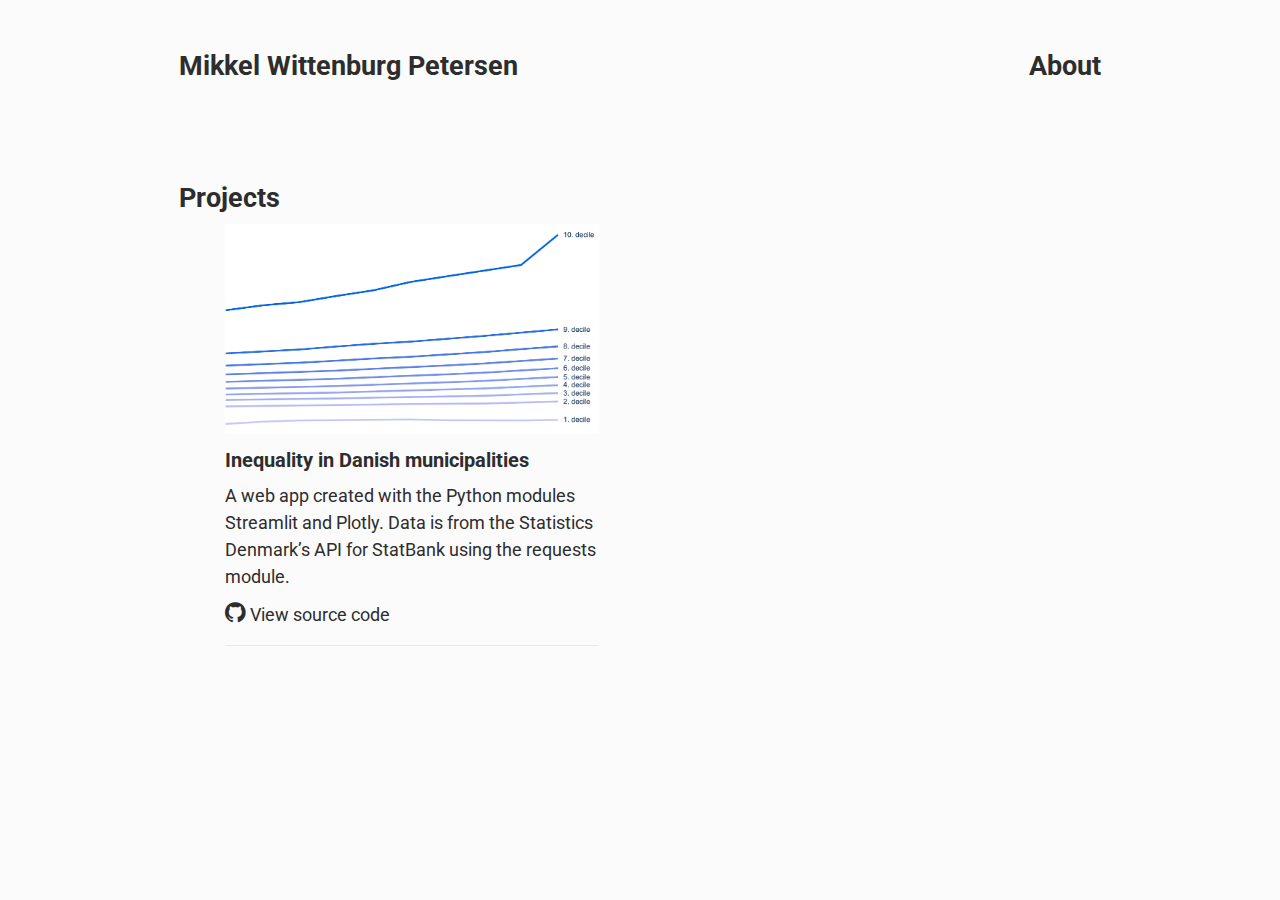
==== index.html @ 6bf0f36b "changed link to source code" ====
<!DOCTYPE html>
<html lang="en" dir="ltr">

  <head>
    <meta charset="utf-8">
    <meta name='viewport'
          content='width=device-width, initial-scale=1.0, maximum-scale=1.0' />
    <title>Mikkel Wittenburg Petersen</title>
    <link rel="preconnect" href="https://fonts.gstatic.com">
    <link href="https://fonts.googleapis.com/css2?family=Roboto:ital,wght@0,300;0,700;1,300&display=swap" rel="stylesheet">
    <link rel='stylesheet' href='styles/style.css'/>
    <link rel="stylesheet" href="https://cdnjs.cloudflare.com/ajax/libs/font-awesome/4.7.0/css/font-awesome.min.css">
  </head>

  <body>

    <div class="page">

      <div class="main-content">

        <header>
          <a href="index.html"><h1>Mikkel Wittenburg Petersen</h1></a>
          <a href="about.html"><h1>About</h1></a>
        </header>

        <h1>Projects</h1>

        <div class="projects-section">

          <div class="projects-container">

            <div class="project">

              <a href="https://share.streamlit.io/mwpetersen/ulighed-kommuner/main/2021-03-16-streamlit-dashboard-inequality.py">
                <img src="images/fig1.png" alt="plot from web app om income inequality">
              </a>

              <a href="https://share.streamlit.io/mwpetersen/ulighed-kommuner/main/2021-03-16-streamlit-dashboard-inequality.py">
              <h2>Inequality in Danish municipalities</h2>
              </a>

              <p>A web app created with the Python modules Streamlit and Plotly.
              Data is from the Statistics Denmark’s API for StatBank using the requests module.
              </p>

              <a href="https://github.com/mwpetersen/ulighed-kommuner">
                <i class="fa fa-github" style="font-size:24px"></i> View source code
              </a>

            </div>

          </div>

        </div>

      </div>

    </div>

  </body>

</html>
---- styles/style.css ----
/* override default styles to a predictable value using the “universal” CSS selector (*): */
* {
  margin: 0;
  padding: 0;
  box-sizing: border-box; /* padding and border is included in the width and height properties of boxes */
}

body {
  background-color: #fbfbfb; /* almost white */
  font-family: 'Roboto', sans-serif;
  font-size: 18px;
  color: #2d2d2d; /* almost black */
}

h1 {
  font-size: 1.5em;
}

h2 {
  font-size: 1.125em;
  margin: 10px 0px 0px 0px;  /* Top  Right  Bottom  Left */
}

p {
  padding: 10px 0px; /* Vertical  Horizontal */
  line-height: 1.5em;
}

a {
  text-decoration: none;
}

a:link, a:visited {
  color: inherit;
}

a:hover {
  color: #5c5c5c; /* dark grey */
}

img {
  max-width: 100%; /* this will make sure the image is never wider than the container it is in */
  height: auto; /* this keeps the image in its original aspect ratio */
}

.page {
  display: flex;
  justify-content: center;
  margin-bottom: 100px;
}

.main-content {
  width: 95%;
  display: flex;
  flex-direction: column;
}

header {
  display: flex; /* flexbox layout mode */
  justify-content: space-between;
  width: 100%;
  padding: 50px 0px; /* Vertical  Horizontal */
  margin-bottom: 50px;
}

.projects-section {
  display: flex;
  justify-content: center;
}

.projects-container {
  width: 100%;
  display: flex;
  justify-content: space-between;
  flex-wrap: wrap;
}

.project {
  width: 100%;
  padding: 10px 0px 20px 0px; /* Top  Right  Bottom  Left */
  border-bottom: 1px solid #e9e9e9;
  margin-bottom: 30px;
}

.about {
  width: 100%;
}

.about > p:first-of-type {
  margin-top: 20px;
}

.about > p:last-of-type {
  margin-bottom: 10px;
}

/* Tablet Styles */
@media only screen and (min-width: 450px) and (max-width: 960px) {
  .main-content {
    width: 85%;
  }
  .projects-container {
    width: 90%;
  }
  .about {
    width: 60%;
  }
}

/* Desktop Styles */
@media only screen and (min-width: 961px) {
  .main-content {
    width: 72%;
  }
  .projects-container {
    width: 90%;
  }
  .project {
    width: 45%;
  }
  .about {
    width: 40%;
  }
}

@media only screen and (min-width: 1440px) {
  .page {
    width: 1440px;
    margin: 0 auto;
    margin-bottom: 100px;
  }
}
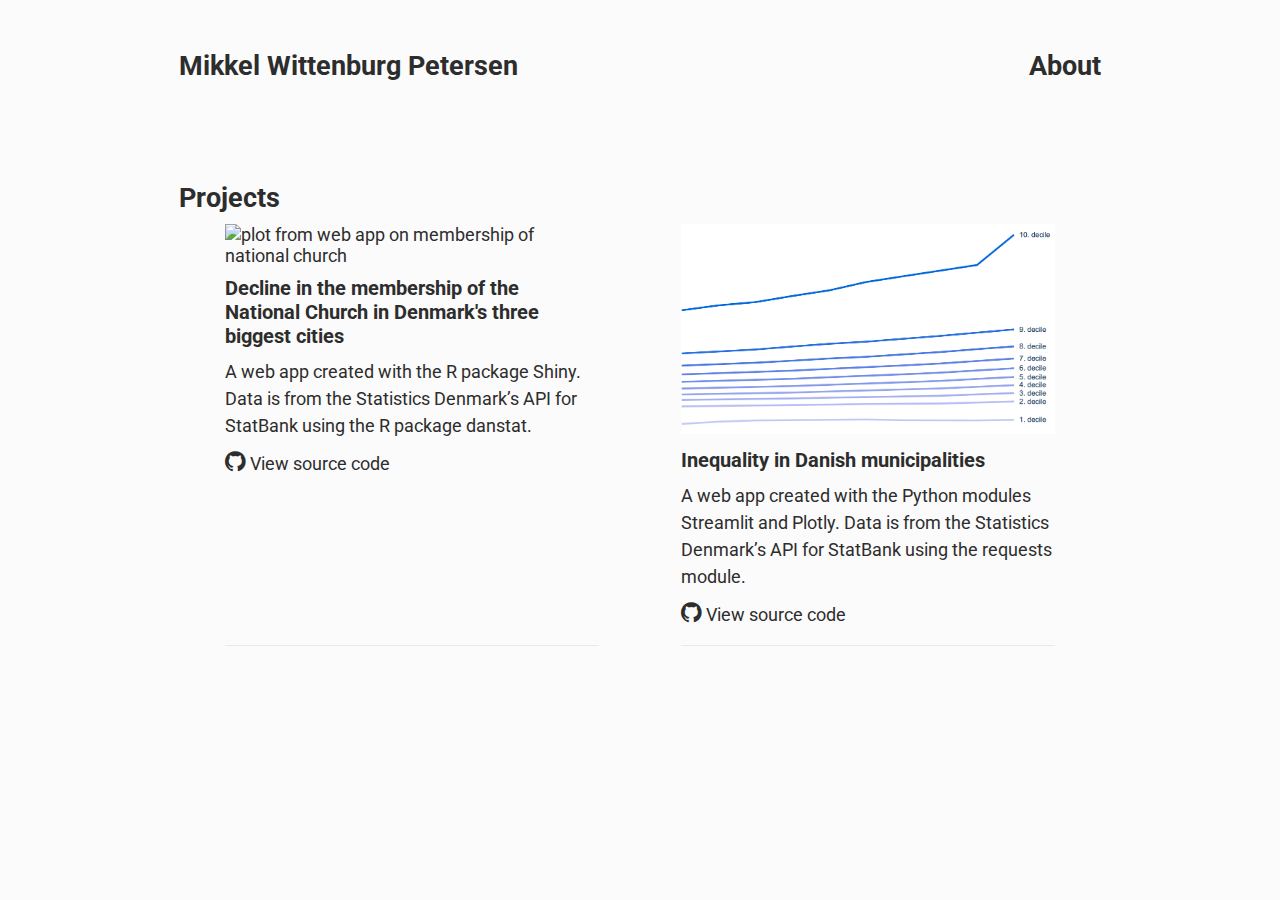
==== commit b3dfc46b: "added new project" ====
--- a/index.html
+++ b/index.html
@@ -23,7 +23,7 @@
           <a href="about.html"><h1>About</h1></a>
         </header>
 
-        <h1>Projects</h1>
+        <h1 id=projects-header>Projects</h1>
 
         <div class="projects-section">
 
@@ -31,8 +31,28 @@
 
             <div class="project">
 
+              <a href="https://mwpetersen.shinyapps.io/membership-national-church/">
+                <img src="images/fig2.png" alt="plot from web app on membership of national church">
+              </a>
+
+              <a href="https://mwpetersen.shinyapps.io/membership-national-church/">
+              <h2>Decline in the membership of the National Church in Denmark's three biggest cities</h2>
+              </a>
+
+              <p>A web app created with the R package Shiny.
+              Data is from the Statistics Denmark’s API for StatBank using the R package danstat.
+              </p>
+
+              <a href="https://github.com/mwpetersen/membership-national-church">
+                <i class="fa fa-github" style="font-size:24px"></i> View source code
+              </a>
+
+            </div>
+
+            <div class="project">
+
               <a href="https://share.streamlit.io/mwpetersen/ulighed-kommuner/main/2021-03-16-streamlit-dashboard-inequality.py">
-                <img src="images/fig1.png" alt="plot from web app om income inequality">
+                <img src="images/fig1.png" alt="plot from web app on income inequality">
               </a>
 
               <a href="https://share.streamlit.io/mwpetersen/ulighed-kommuner/main/2021-03-16-streamlit-dashboard-inequality.py">
--- a/styles/style.css
+++ b/styles/style.css
@@ -82,15 +82,24 @@
   margin-bottom: 30px;
 }
 
-.about {
-  width: 100%;
+.about-section {
+  display: flex;
+  justify-content: center;
 }
 
-.about > p:first-of-type {
+.about-container {
+  width: 100%;
+  display: flex;
+  justify-content: space-between;
+  flex-wrap: wrap;
+  align-items: flex-start; /* https://stackoverflow.com/questions/57516373/image-stretching-in-flexbox-in-safari */
+}
+
+.about-text > p:first-of-type {
   margin-top: 20px;
 }
 
-.about > p:last-of-type {
+.about-text > p:last-of-type {
   margin-bottom: 10px;
 }
 
@@ -102,7 +111,8 @@
   .projects-container {
     width: 90%;
   }
-  .about {
+  .about-container {
+    justify-content: center;
     width: 60%;
   }
 }
@@ -118,8 +128,19 @@
   .project {
     width: 45%;
   }
-  .about {
-    width: 40%;
+  .about-container {
+    width: 90%;
+    flex-direction: row-reverse;
+  }
+  .about-text {
+    width: 45%;
+  }
+  .portrait {
+    max-width: 45%;
+  }
+  .about-text > p:first-of-type {
+    margin-top: 0px;
+    padding-top: 0px;
   }
 }
 
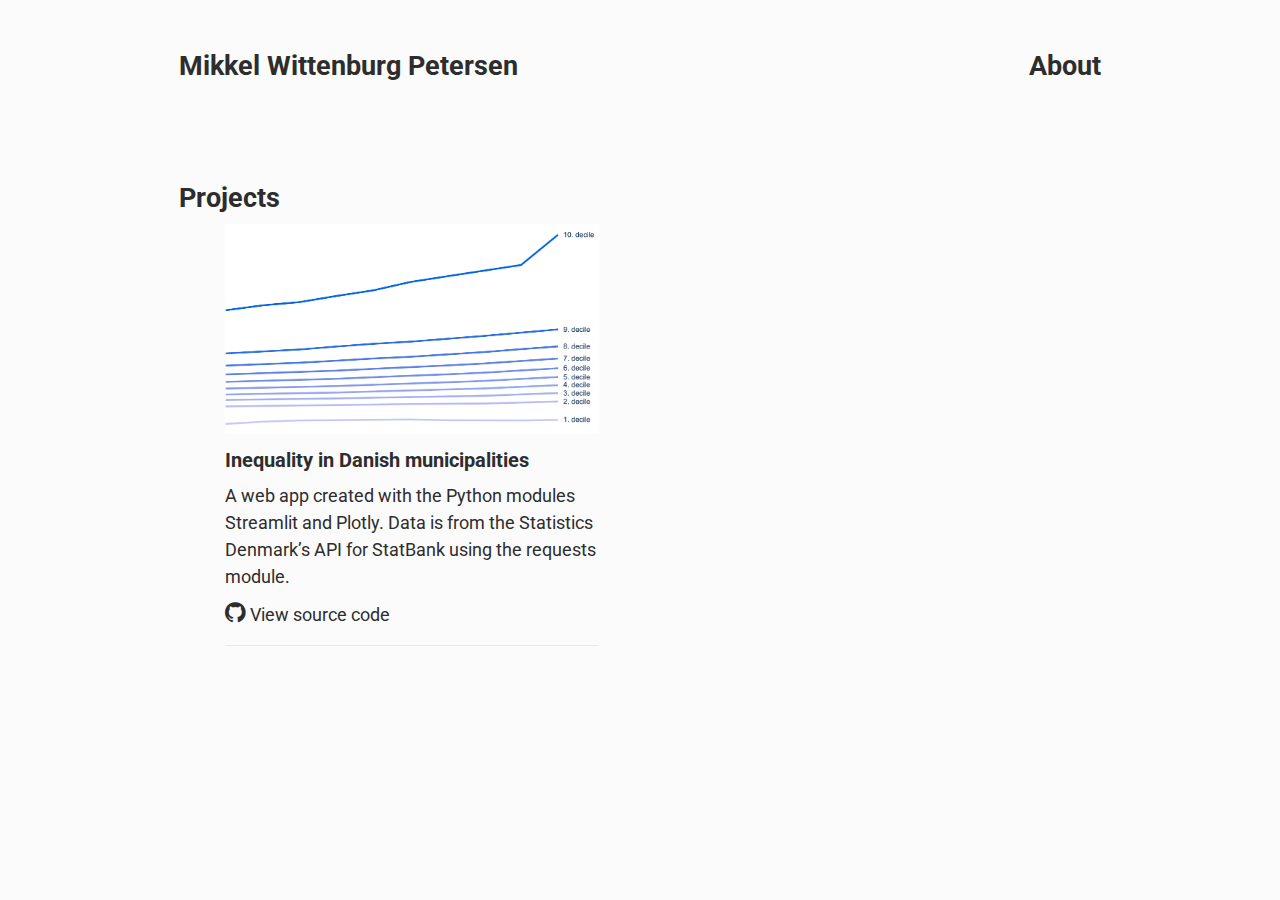
==== commit 0784ecd8: "removed new project" ====
--- a/index.html
+++ b/index.html
@@ -31,26 +31,6 @@
 
             <div class="project">
 
-              <a href="https://mwpetersen.shinyapps.io/membership-national-church/">
-                <img src="images/fig2.png" alt="plot from web app on membership of national church">
-              </a>
-
-              <a href="https://mwpetersen.shinyapps.io/membership-national-church/">
-              <h2>Decline in the membership of the National Church in Denmark's three biggest cities</h2>
-              </a>
-
-              <p>A web app created with the R package Shiny.
-              Data is from the Statistics Denmark’s API for StatBank using the R package danstat.
-              </p>
-
-              <a href="https://github.com/mwpetersen/membership-national-church">
-                <i class="fa fa-github" style="font-size:24px"></i> View source code
-              </a>
-
-            </div>
-
-            <div class="project">
-
               <a href="https://share.streamlit.io/mwpetersen/ulighed-kommuner/main/2021-03-16-streamlit-dashboard-inequality.py">
                 <img src="images/fig1.png" alt="plot from web app on income inequality">
               </a>
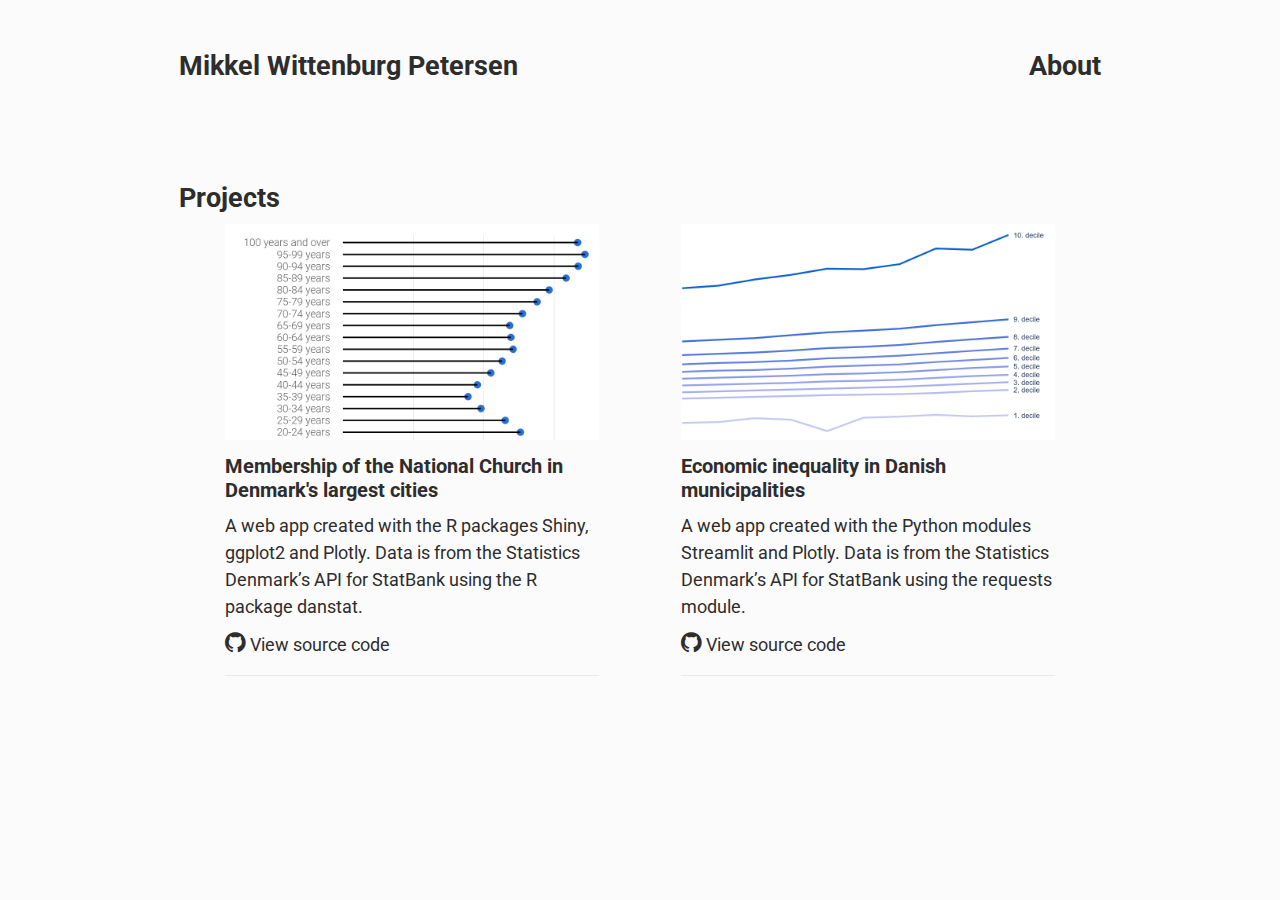
==== commit 69555598: "updated site with new project" ====
--- a/index.html
+++ b/index.html
@@ -31,12 +31,32 @@
 
             <div class="project">
 
+              <a href="https://mwpetersen.shinyapps.io/membership-national-church/">
+                <img src="images/fig2.png" alt="plot from web app on membership of national church">
+              </a>
+
+              <a href="https://mwpetersen.shinyapps.io/membership-national-church/">
+              <h2>Membership of the National Church in Denmark's largest cities</h2>
+              </a>
+
+              <p>A web app created with the R packages Shiny, ggplot2 and Plotly.
+              Data is from the Statistics Denmark’s API for StatBank using the R package danstat.
+              </p>
+
+              <a href="https://github.com/mwpetersen/membership-national-church">
+                <i class="fa fa-github" style="font-size:24px"></i> View source code
+              </a>
+
+            </div>
+
+            <div class="project">
+
               <a href="https://share.streamlit.io/mwpetersen/ulighed-kommuner/main/2021-03-16-streamlit-dashboard-inequality.py">
                 <img src="images/fig1.png" alt="plot from web app on income inequality">
               </a>
 
               <a href="https://share.streamlit.io/mwpetersen/ulighed-kommuner/main/2021-03-16-streamlit-dashboard-inequality.py">
-              <h2>Inequality in Danish municipalities</h2>
+              <h2>Economic inequality in Danish municipalities</h2>
               </a>
 
               <p>A web app created with the Python modules Streamlit and Plotly.
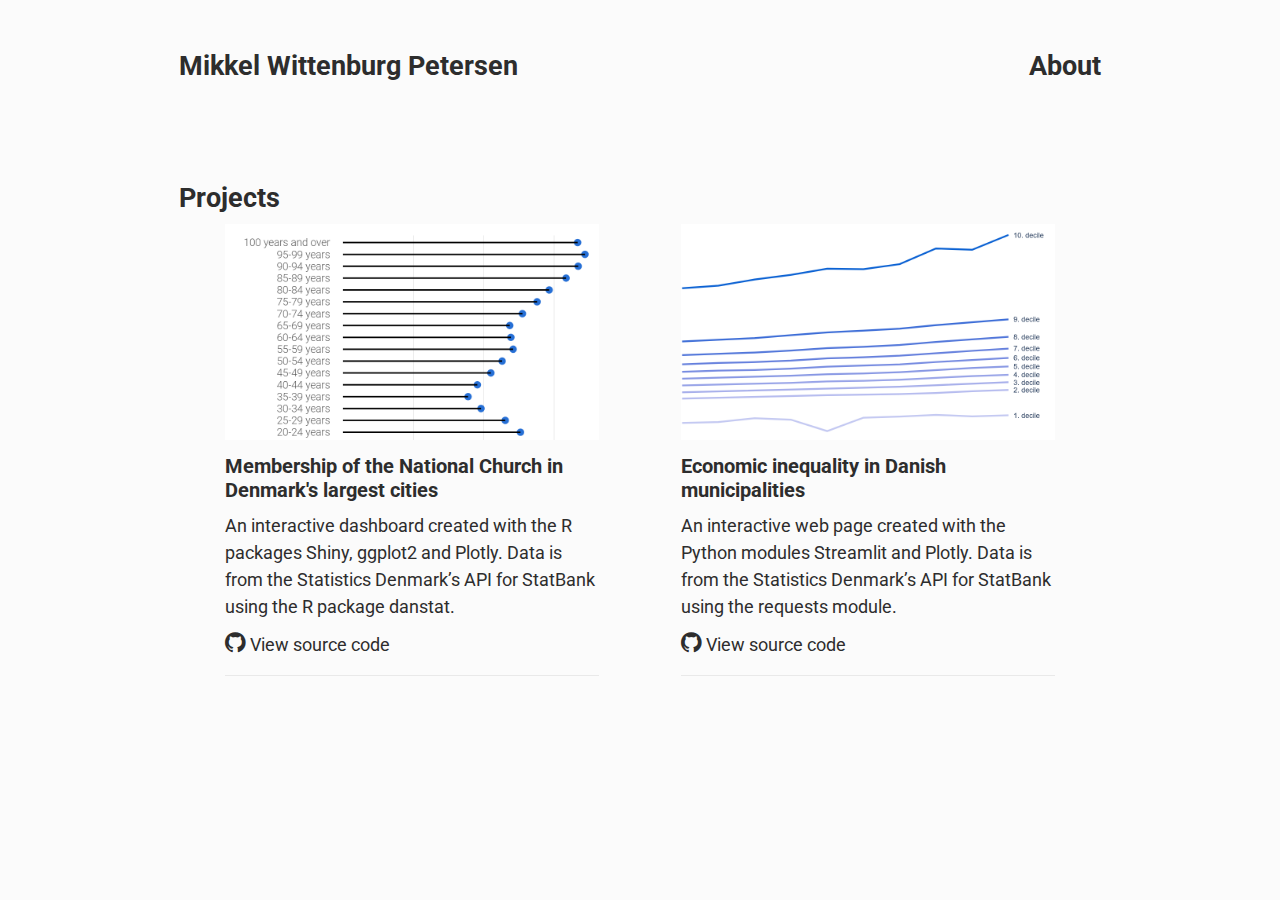
==== commit 04c3ed6b: "updated descriptions of projects" ====
--- a/index.html
+++ b/index.html
@@ -39,7 +39,7 @@
               <h2>Membership of the National Church in Denmark's largest cities</h2>
               </a>
 
-              <p>A web app created with the R packages Shiny, ggplot2 and Plotly.
+              <p>An interactive dashboard created with the R packages Shiny, ggplot2 and Plotly.
               Data is from the Statistics Denmark’s API for StatBank using the R package danstat.
               </p>
 
@@ -59,7 +59,7 @@
               <h2>Economic inequality in Danish municipalities</h2>
               </a>
 
-              <p>A web app created with the Python modules Streamlit and Plotly.
+              <p>An interactive web page created with the Python modules Streamlit and Plotly.
               Data is from the Statistics Denmark’s API for StatBank using the requests module.
               </p>
 
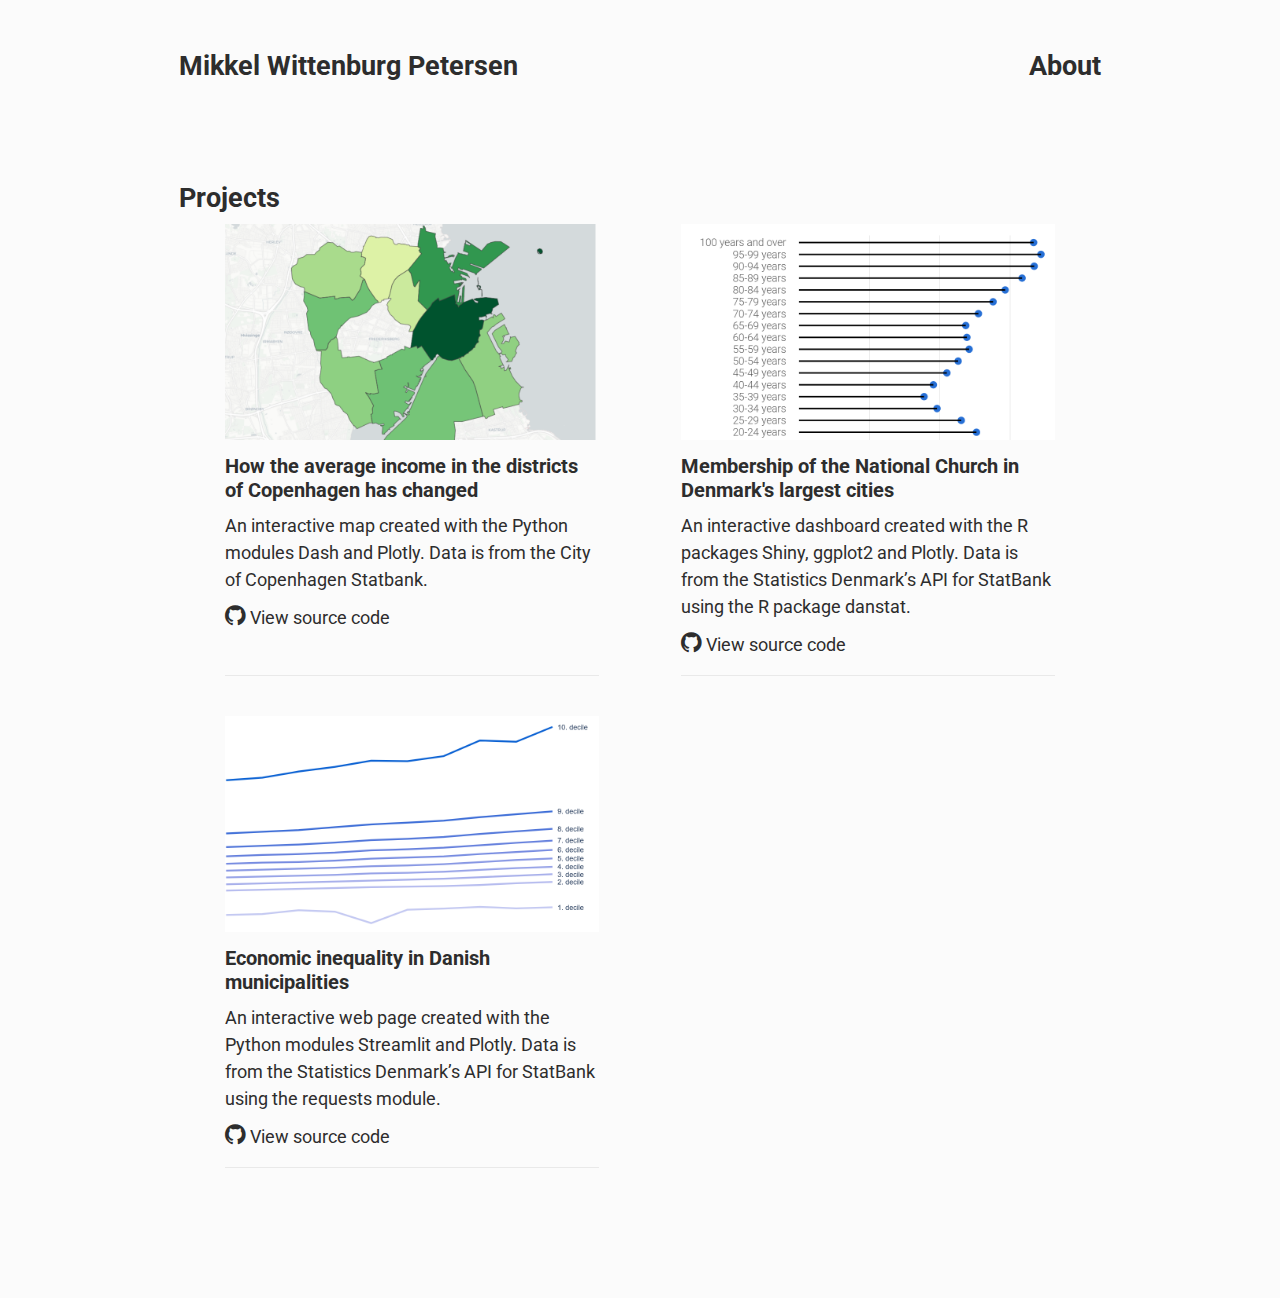
==== commit 69e7618f: "Add link to new project" ====
--- a/index.html
+++ b/index.html
@@ -28,6 +28,26 @@
         <div class="projects-section">
 
           <div class="projects-container">
+
+            <div class="project">
+
+              <a href="https://avg-income-districts-cph.herokuapp.com/">
+                <img src="images/fig3.png" alt="plot from web app on membership of national church">
+              </a>
+
+              <a href="https://avg-income-districts-cph.herokuapp.com/">
+              <h2>How the average income in the districts of Copenhagen has changed</h2>
+              </a>
+
+              <p>An interactive map created with the Python modules Dash and Plotly.
+              Data is from the City of Copenhagen Statbank.
+              </p>
+
+              <a href="https://github.com/mwpetersen/map-avg-income-districts-cph">
+                <i class="fa fa-github" style="font-size:24px"></i> View source code
+              </a>
+
+            </div>
 
             <div class="project">
 
